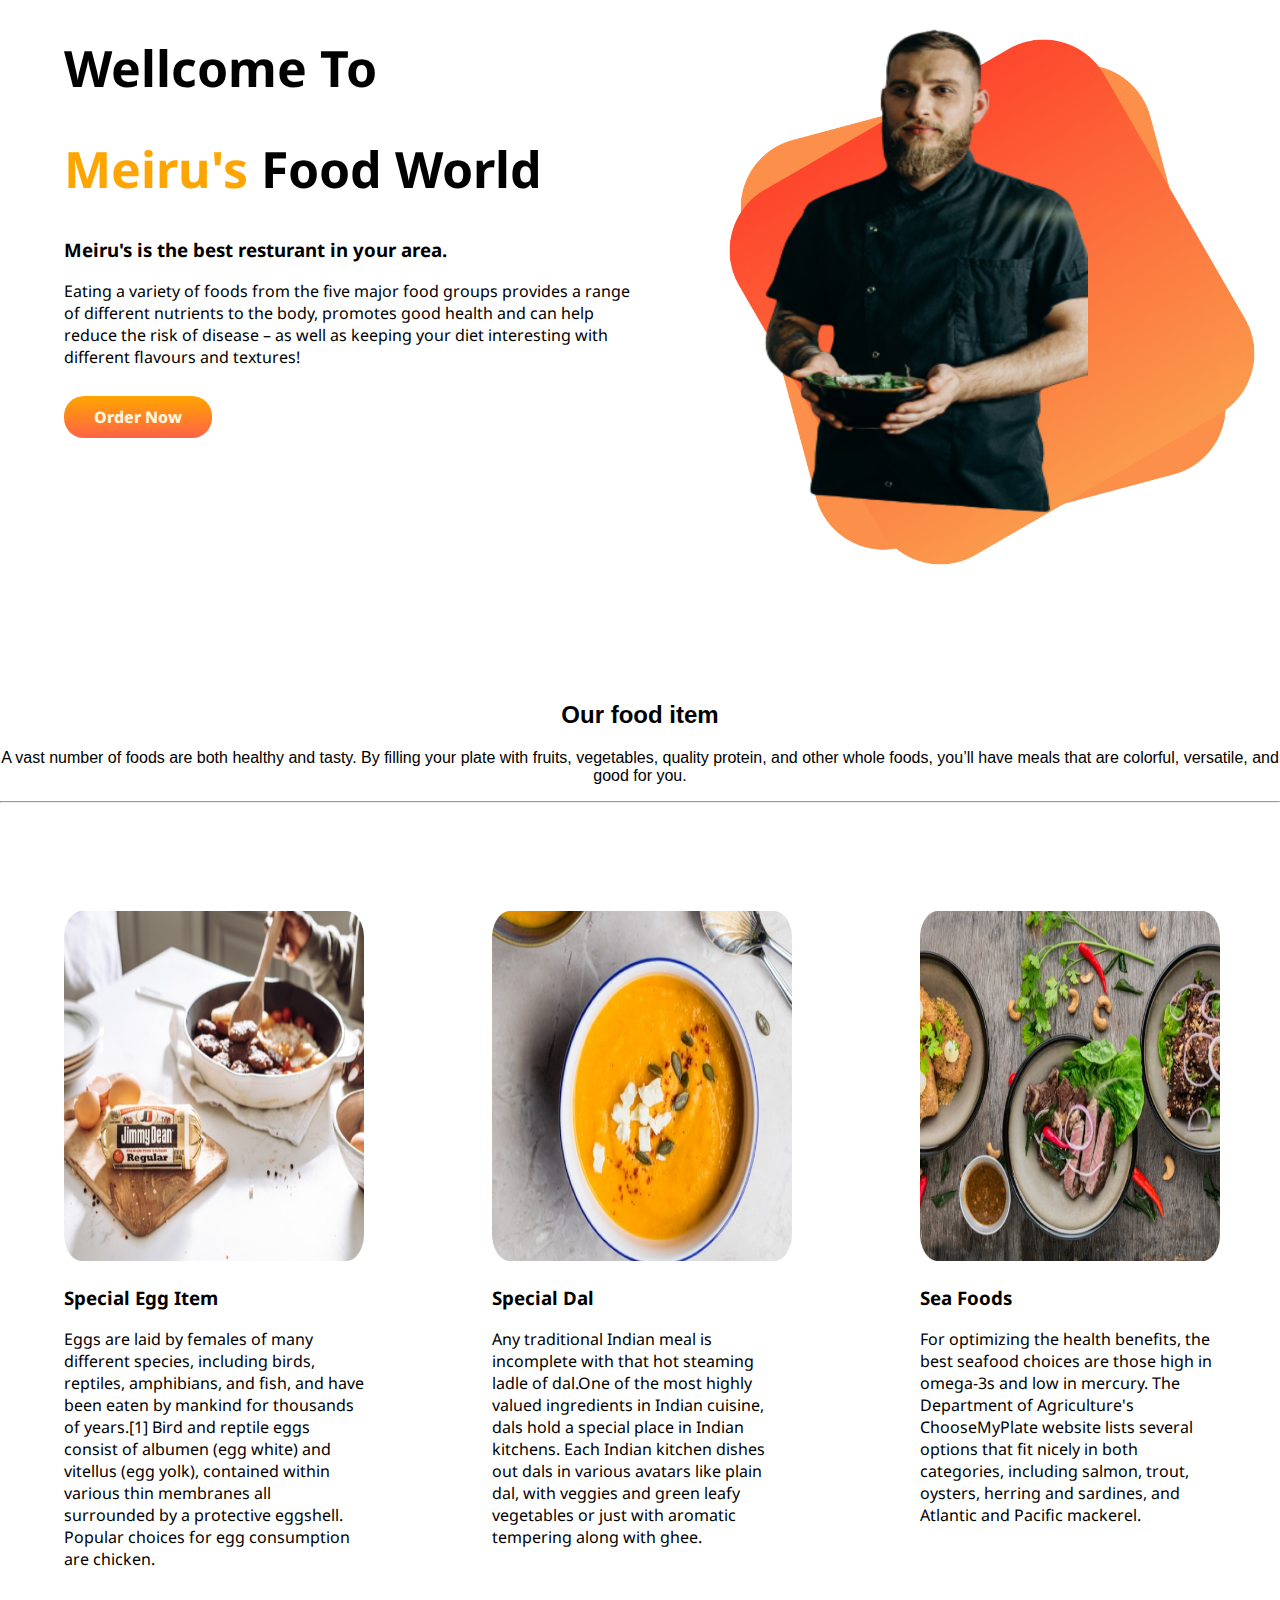
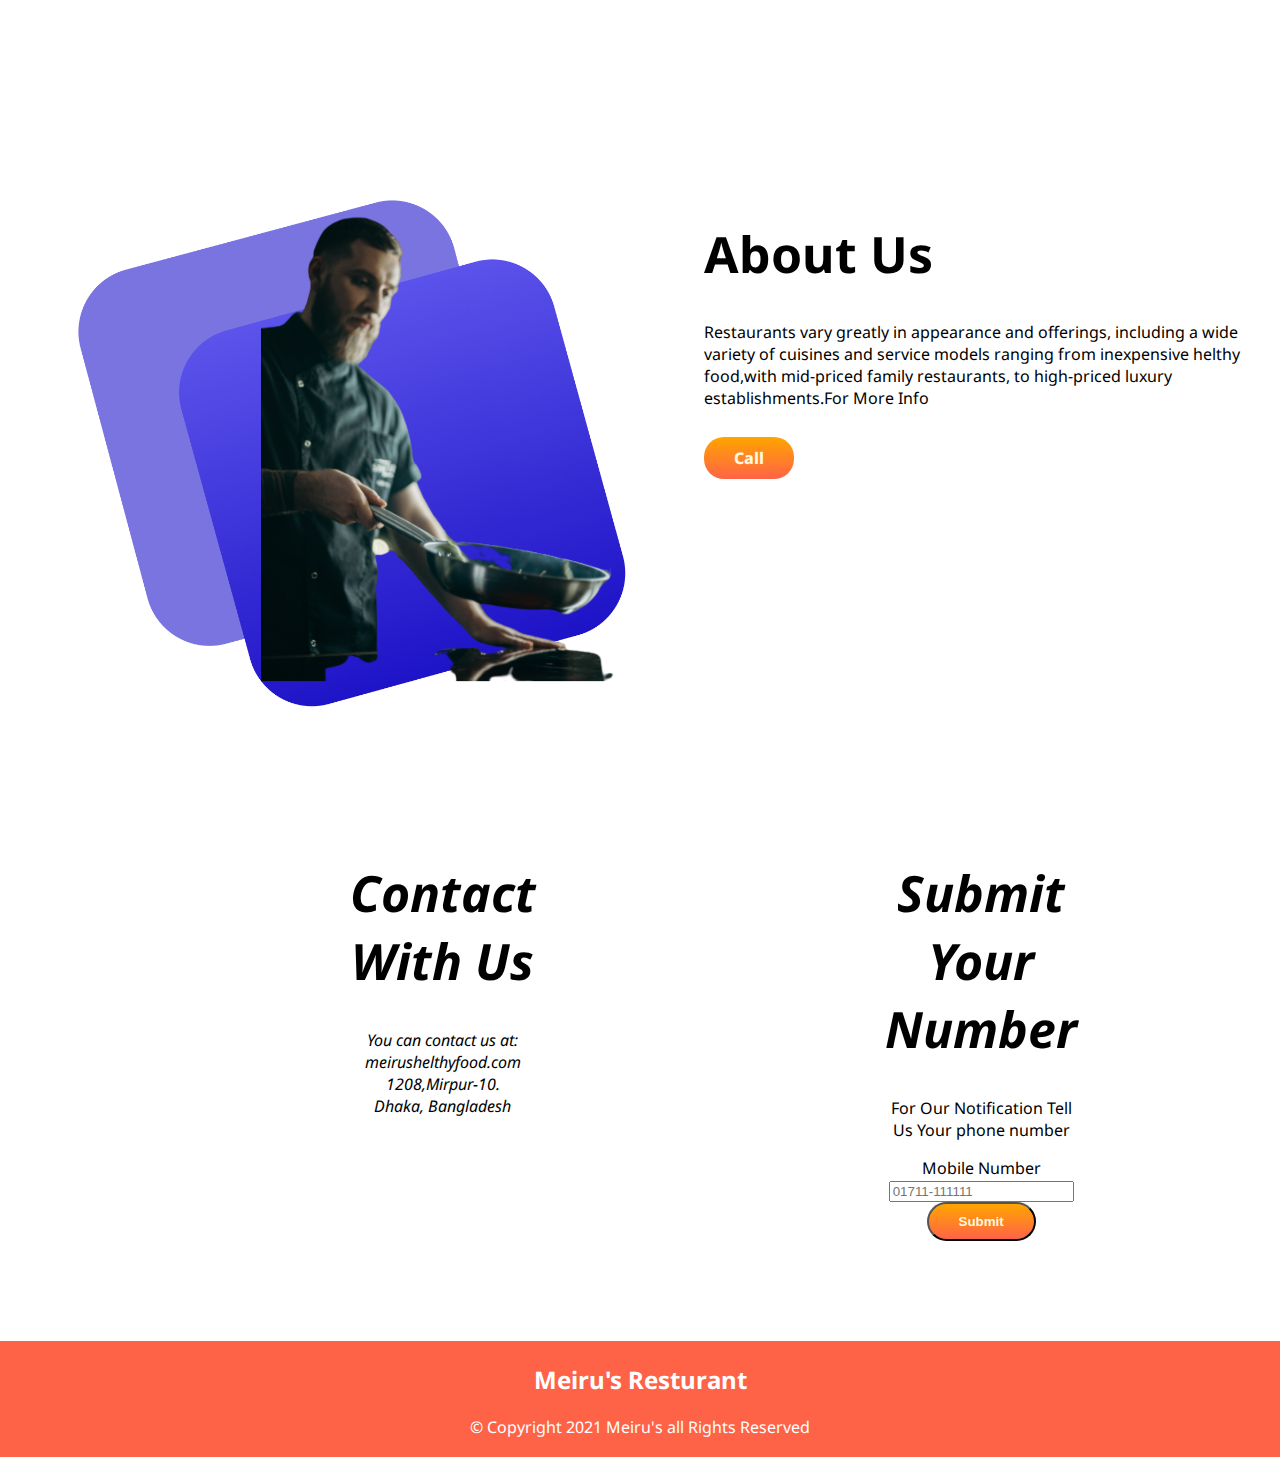
==== index.html @ 3d860f44 "first commit" ====
<!DOCTYPE html>
<html lang="en">
<head>
    <meta charset="UTF-8">
    <meta http-equiv="X-UA-Compatible" content="IE=edge">
    <meta name="viewport" content="width=device-width, initial-scale=1.0">
    <title>Meiru's Resturant </title>
    <link rel="stylesheet" href="style.css">
    <link rel="preconnect" href="https://fonts.googleapis.com">
    <link rel="preconnect" href="https://fonts.gstatic.com" crossorigin>
    <link href="https://fonts.googleapis.com/css2?family=Noto+Sans&display=swap" rel="stylesheet">
    <link rel="shortcut icon" href="images/lgo.png" type="image/x-icon">
</head>
<body>
    <section class="top-class">
       <div class="half-width">
        <h1>Wellcome To</h1>
        <h1><span class="color-text">Meiru's</span> Food World</h1>
        <h3>Meiru's is the best resturant in your area.</h3>
        <p>Eating a variety of foods from the five major food groups provides a range of different nutrients to the body, promotes good health and can help reduce the risk of disease – as well as keeping your diet interesting with different flavours and textures!</p>
        <br>
        <a href="https://www.facebook.com/messages/t/100007969411377/" " class="btn" target="_blank" >Order Now</a>
       </div>
        <div class="half-width">
            <img src="images/sf2.png" alt="">
        </div>  
    </section>
    <section>
        <div id="food-item">
            <h2 class="item-food ">Our  food item</h2>
            <p>A vast number of foods are both healthy and tasty. By filling your plate with fruits, vegetables, quality protein, and other whole foods, you’ll have meals that are colorful, versatile, and good for you.</p>
            <hr>
        </div>
    </section>
    <section>
        <div class="recipe-section">
            <div class="recipe-item">
                <img src="images/item1.jpg" alt="">
                <h3>Special Egg Item</h3>
                <p> Eggs are laid by females of many different species, including birds, reptiles, amphibians, and fish, and have been eaten by mankind for thousands of years.[1] Bird and reptile eggs consist of albumen (egg white) and vitellus (egg yolk), contained within various thin membranes all surrounded by a protective eggshell. Popular choices for egg consumption are chicken.</p>
            </div>
            <div class="recipe-item">
                <img src="images/item2.png" alt="">
                <h3>Special Dal</h3>
                <p>Any traditional Indian meal is incomplete with that hot steaming ladle of dal.One of the most highly valued ingredients in Indian cuisine, dals hold a special place in Indian kitchens. Each Indian kitchen dishes out dals in various avatars like plain dal, with veggies and green leafy vegetables or just with aromatic tempering along with ghee.</p>
            </div>
            <div class="recipe-item">
                <img src="images/item3.jpg" alt="">
                <h3>Sea Foods</h3>
                <p>For optimizing the health benefits, the best seafood choices are those high in omega-3s and low in mercury. The Department of Agriculture's ChooseMyPlate website lists several options that fit nicely in both categories, including salmon, trout, oysters, herring and sardines, and Atlantic and Pacific mackerel.</p>
            </div>
        </div>
    </section>
    <section class="about-us">
        <div class="half-width">
            <img src="images/sf.png" alt="">
        </div>
        <div class="half-width">
            <h1>About Us</h1>
            <p>Restaurants vary greatly in appearance and offerings, including a wide variety of cuisines and service models ranging from inexpensive helthy food,with mid-priced family restaurants, to high-priced luxury establishments.For More Info</p>
            <br>
            <a href="https://www.facebook.com/messages/t/100007969411377/" " class="btn" target="_blank" >Call </a>
        </div>
    </section>
    <section>
    <div class="adress">
        <div class="contact-class">
            <h1 class="text-class">Contact With Us</h1>
            <address>
                You can contact us at:<br>
                meirushelthyfood.com<br>
                1208,Mirpur-10.<br>
                Dhaka, Bangladesh
            </address>
        </div>
        <div class="contact-class">
            <h1 class="text-class">Submit Your Number</h1
            <p>For Our Notification Tell Us Your  phone number</p> 
            <label for="phone">Mobile Number</label>
            <br>
            <input type="tel" id="phone" name="phone" placeholder="01711-111111" pattern="[0-9]{4}-[0-9]{6}" required>
            <br>
            <button class="btn">Submit</button>

        </div>
    </div>
    </section>
    
    <footer>
        <h2><span class="color">Meiru's</span> Resturant</h2>
        <p>&copy; Copyright 2021 Meiru's all Rights Reserved</p>
    </footer>
    
</body>
</html>
---- style.css ----
*{
    box-sizing: border-box;
  }
body{
    margin: 0;
    padding: 0;
    font-family: 'Noto Sans', sans-serif;
}
h1{
    font-size: 50px;
}
.color-text{
    color:orange;
}
section{
    display: flex;
    margin-bottom: 100px;
}
.half-width{
    width: 50%;
    padding-left:5%;
}
.half-width img{
    width: 100%;

}
.text-class{
    text-align: center;
    font-style: oblique;
    font-weight: 700;
    font-display: ;
}
.btn{
    text-decoration: none;
    background-image: linear-gradient(orange,tomato);
    padding: 10px 30px;
    color:cornsilk;
    font-weight: 800;
    border-radius: 20px;
}
.width-shadow{
    width: 30%;
    margin-left: 5%;
    margin-right: 5%;
    padding-left: 10px;
}
.width-shadow p{
    margin-left: 5px;
    margin-right: 10px;
    text-align: justify;
}
#food-item{
    text-align: center;
    font: weight 700px; 
    font-family: 'Lucida Sans', 'Lucida Sans Regular', 'Lucida Grande', 'Lucida Sans Unicode', Geneva, Verdana, sans-serif;

}
.item-food{
    text-align: center ;
}
 .recipe-section{
     display: flex;
     margin-bottom: 100px;
 }
 .recipe-item{
     margin-left: 5%;
     margin-right: 5%;
     width: 30%;
    
 }
 .recipe-item img{
     height: 350px;
     width: 300px;
 }
.about-us{
    background-image: url(images/1.png);
    text-align: left;
}
.adress{
    display: flex;
}
.contact-class{
    text-align: center;
    width: 40%;
    margin-left: 40%; 

}
.email-sub{
    display: flex;
    margin-bottom:3px; 
    padding: 200px;
}
.sub-email{
    text-align: center;
}
footer{
    text-align: center;
    padding: 3px;
    background-color: tomato;
    color: white;

}
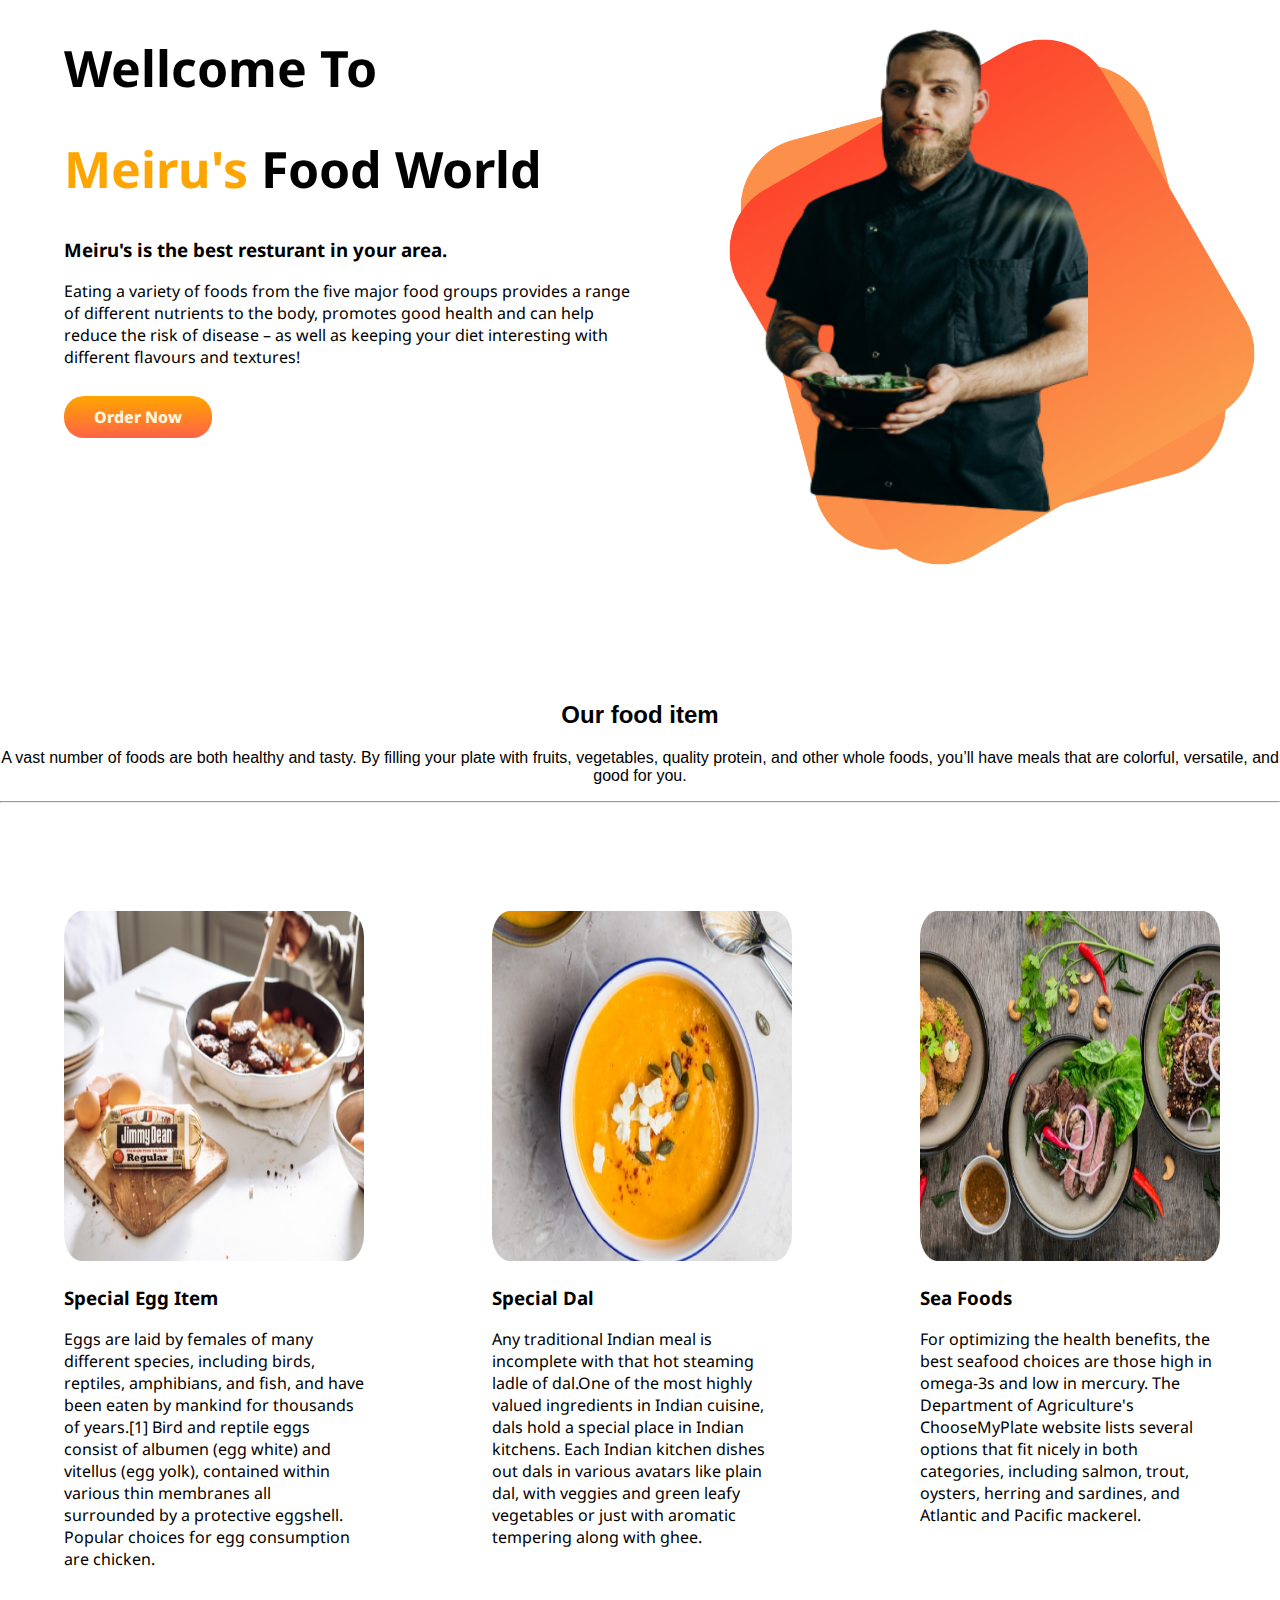
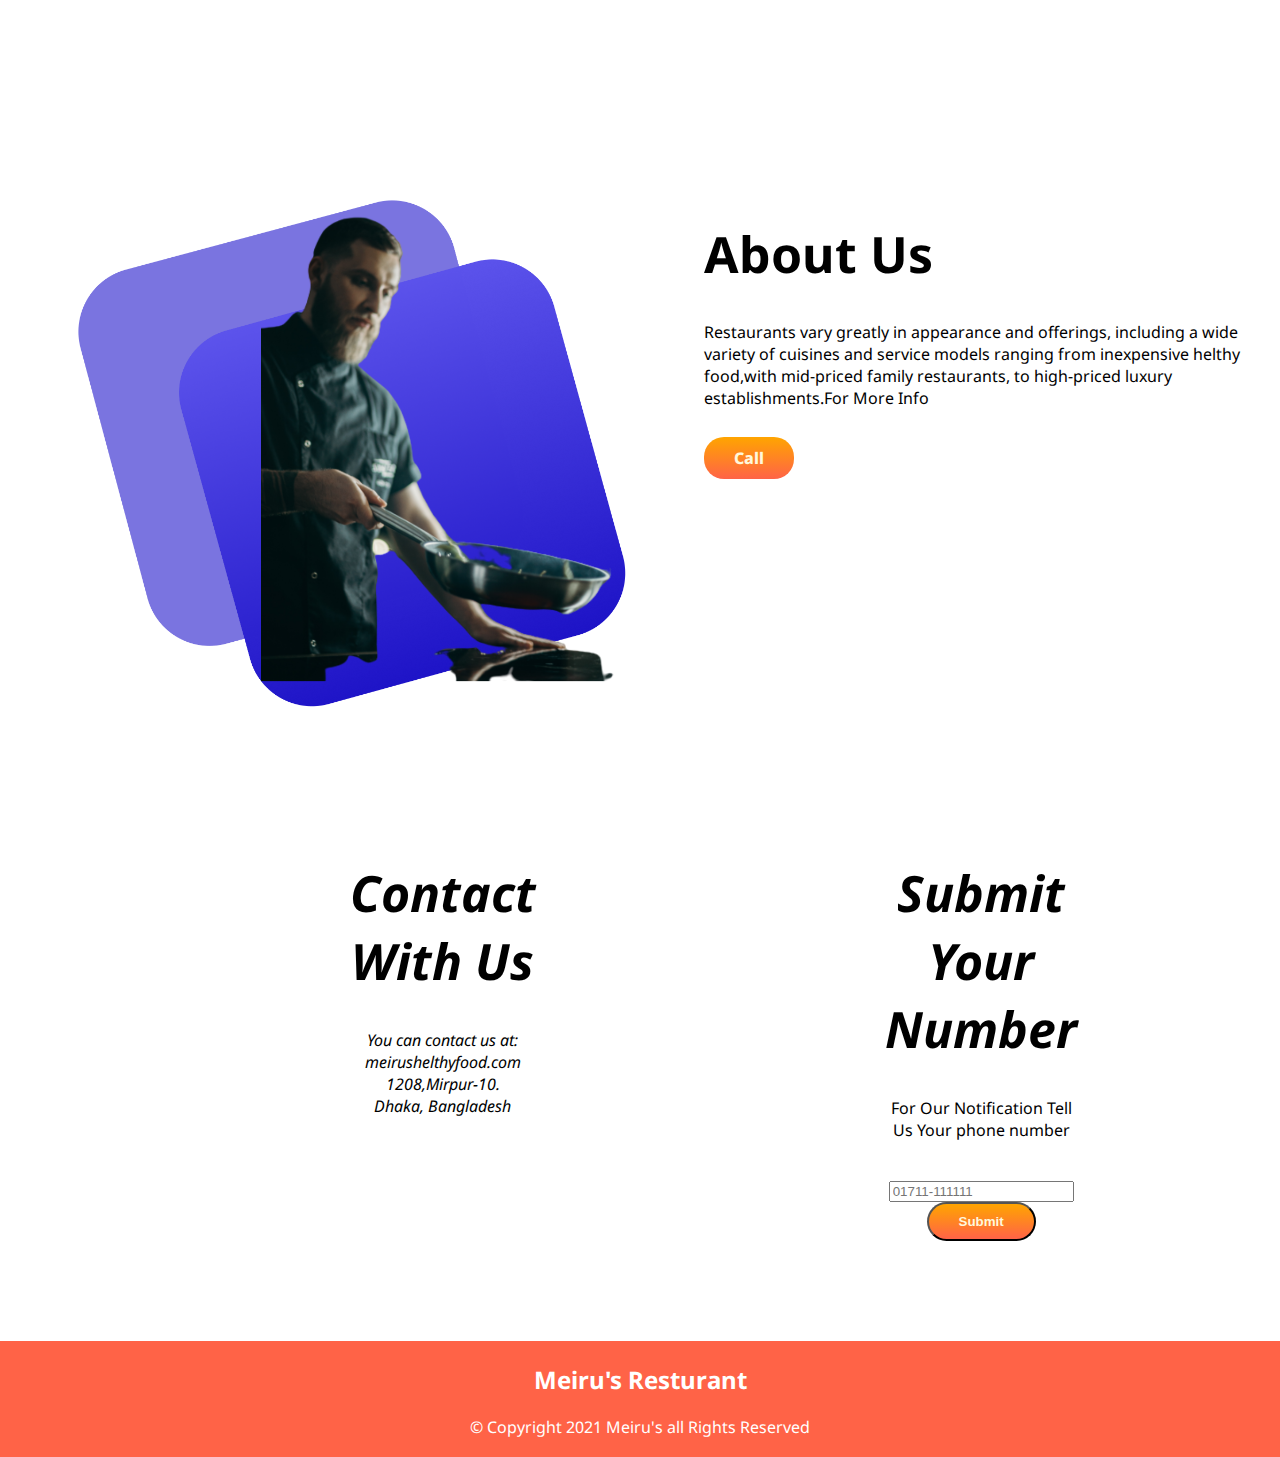
==== commit 66cd0706: "phone no removed" ====
--- a/index.html
+++ b/index.html
@@ -76,7 +76,7 @@
         <div class="contact-class">
             <h1 class="text-class">Submit Your Number</h1
             <p>For Our Notification Tell Us Your  phone number</p> 
-            <label for="phone">Mobile Number</label>
+            <label for="phone"></label>
             <br>
             <input type="tel" id="phone" name="phone" placeholder="01711-111111" pattern="[0-9]{4}-[0-9]{6}" required>
             <br>
